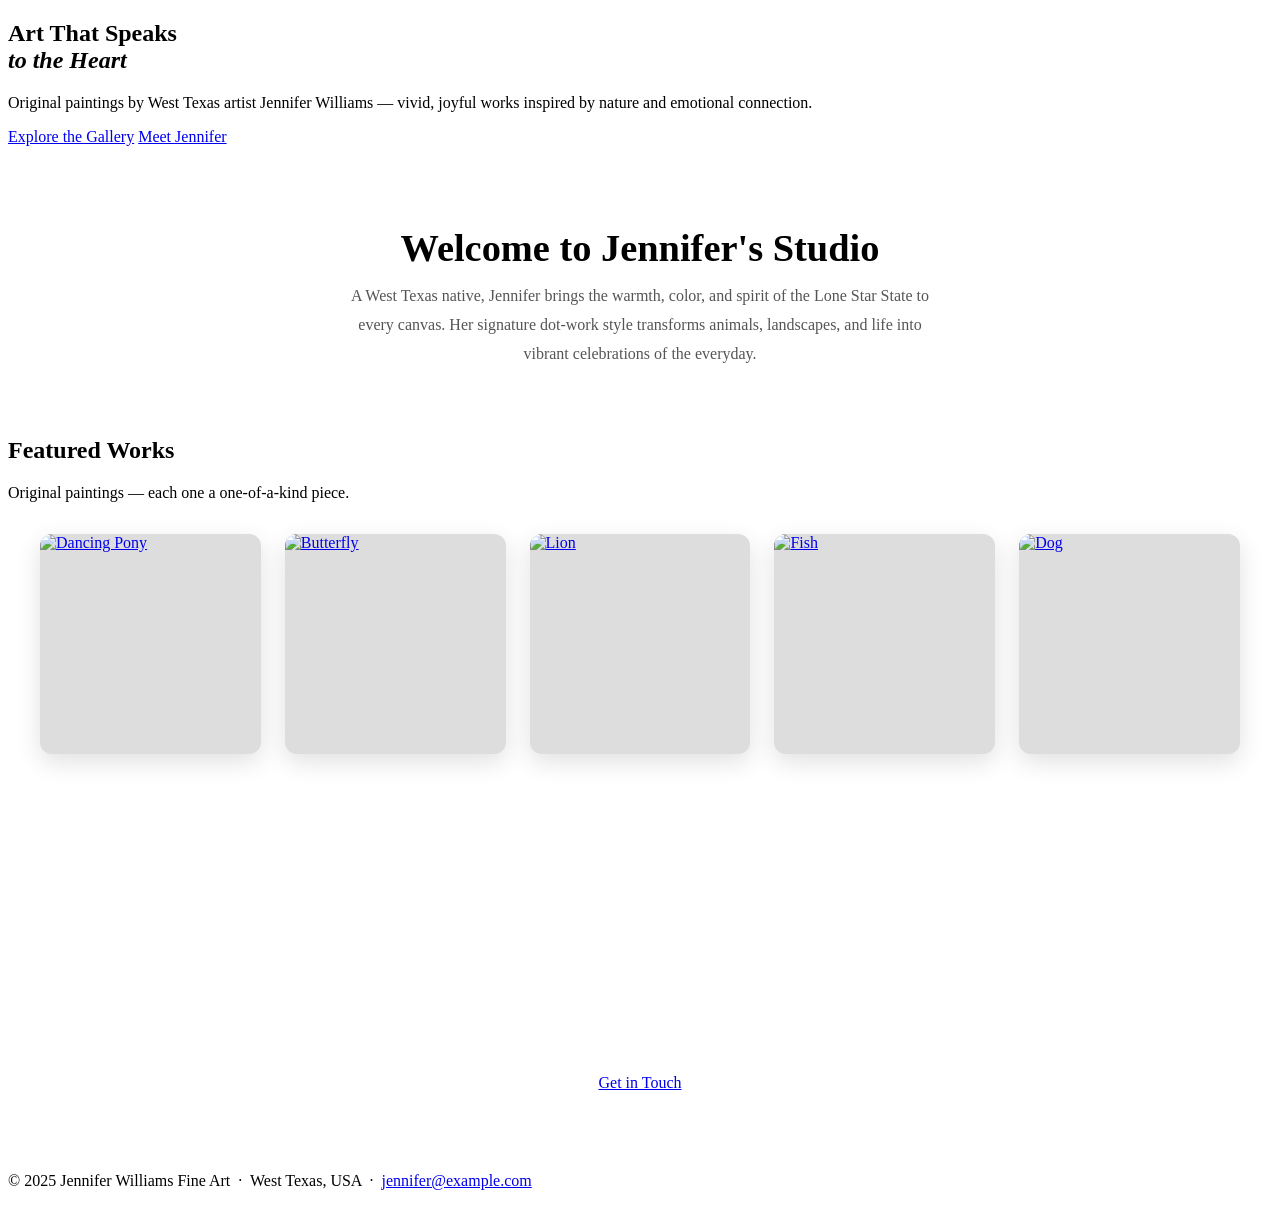
==== index.html @ 19719a19 "Add files via upload" ====
<!DOCTYPE html>
<html lang="en">
<head>
  <meta charset="UTF-8">
  <meta name="viewport" content="width=device-width, initial-scale=1.0">
  <title>Jennifer Williams — Fine Art</title>
  <link rel="stylesheet" href="static/style.css">
  <style>
    /* Featured grid on homepage */
    .featured-grid {
      display: grid;
      grid-template-columns: repeat(auto-fit, minmax(220px, 1fr));
      gap: 1.5em;
      max-width: 1200px;
      margin: 0 auto;
      padding: 1em 2em 5em;
    }

    .featured-card {
      position: relative;
      border-radius: 12px;
      overflow: hidden;
      box-shadow: 0 8px 24px rgba(0,0,0,0.12);
      transition: transform 0.3s ease, box-shadow 0.3s ease;
      aspect-ratio: 1;
      background: #ddd;
    }

    .featured-card:hover { transform: translateY(-5px); box-shadow: 0 16px 40px rgba(0,0,0,0.18); }

    .featured-card img {
      width: 100%;
      height: 100%;
      object-fit: cover;
      display: block;
      transition: transform 0.4s ease;
    }

    .featured-card:hover img { transform: scale(1.06); }

    .featured-label {
      position: absolute;
      bottom: 0;
      left: 0;
      right: 0;
      background: linear-gradient(transparent, rgba(44,38,34,0.82));
      color: #fff;
      padding: 1.5em 1em 0.9em;
      transform: translateY(4px);
      opacity: 0;
      transition: opacity 0.3s ease, transform 0.3s ease;
    }

    .featured-card:hover .featured-label { opacity: 1; transform: translateY(0); }

    .featured-label h3 {
      font-family: 'Playfair Display', serif;
      font-size: 1.05em;
      font-style: italic;
      font-weight: 400;
    }

    .featured-label p { font-size: 0.8em; opacity: 0.8; margin-top: 0.2em; }

    /* Intro band */
    .intro-band {
      background: var(--sand);
      padding: 3rem 2rem;
      text-align: center;
    }

    .intro-band h2 {
      font-family: 'Playfair Display', serif;
      font-size: clamp(1.6rem, 3vw, 2.4rem);
      color: var(--teal-dk);
      margin-bottom: 0.8rem;
    }

    .intro-band p {
      max-width: 580px;
      margin: 0 auto;
      color: #555;
      line-height: 1.8;
      font-size: 1rem;
    }

    /* Commission strip */
    .commission-strip {
      background: var(--charcoal);
      color: #fff;
      text-align: center;
      padding: 4rem 2rem;
    }

    .commission-strip h2 {
      font-family: 'Playfair Display', serif;
      font-size: clamp(1.6rem, 3vw, 2.4rem);
      margin-bottom: 0.8rem;
      color: var(--gold);
    }

    .commission-strip p {
      max-width: 520px;
      margin: 0 auto 1.8rem;
      color: rgba(255,255,255,0.7);
      line-height: 1.8;
    }
  </style>
</head>
<body>
  <div id="navbar"></div>

  <!-- HERO -->
  <section class="hero">
    <div class="hero-content">
      <h1>Art That Speaks<br><em>to the Heart</em></h1>
      <p>Original paintings by West Texas artist Jennifer Williams — vivid, joyful works inspired by nature and emotional connection.</p>
      <a href="gallery.html" class="btn btn-primary">Explore the Gallery</a>
      <a href="about.html" class="btn btn-ghost">Meet Jennifer</a>
    </div>
  </section>

  <!-- INTRO -->
  <div class="intro-band">
    <h2>Welcome to Jennifer's Studio</h2>
    <p>A West Texas native, Jennifer brings the warmth, color, and spirit of the Lone Star State to every canvas. Her signature dot-work style transforms animals, landscapes, and life into vibrant celebrations of the everyday.</p>
  </div>

  <!-- FEATURED WORKS -->
  <div class="section-header">
    <h2>Featured Works</h2>
    <p>Original paintings — each one a one-of-a-kind piece.</p>
  </div>

  <div class="featured-grid">
    <a href="gallery.html" class="featured-card">
      <img src="images/dancing-pony.jpg" alt="Dancing Pony">
      <div class="featured-label">
        <h3>Dancing Pony</h3>
        <p>Acrylic · $450</p>
      </div>
    </a>
    <a href="gallery.html" class="featured-card">
      <img src="images/butterfly.jpg" alt="Butterfly">
      <div class="featured-label">
        <h3>Butterfly</h3>
        <p>Acrylic · $400</p>
      </div>
    </a>
    <a href="gallery.html" class="featured-card">
      <img src="images/lion.jpg" alt="Lion">
      <div class="featured-label">
        <h3>Lion</h3>
        <p>Acrylic · $500</p>
      </div>
    </a>
    <a href="gallery.html" class="featured-card">
      <img src="images/fish.jpg" alt="Fish">
      <div class="featured-label">
        <h3>Fish</h3>
        <p>Acrylic · $500</p>
      </div>
    </a>
    <a href="gallery.html" class="featured-card">
      <img src="images/dog.jpg" alt="Dog">
      <div class="featured-label">
        <h3>Dog</h3>
        <p>Acrylic · $500</p>
      </div>
    </a>
  </div>

  <!-- COMMISSION -->
  <section class="commission-strip">
    <h2>Commission a Piece</h2>
    <p>Want something made just for you? Jennifer accepts commissions for custom portraits, pet paintings, and more. Reach out to start the conversation.</p>
    <a href="mailto:jennifer@example.com?subject=Commission Inquiry" class="btn btn-primary">Get in Touch</a>
  </section>

  <footer>
    <p>© 2025 Jennifer Williams Fine Art &nbsp;·&nbsp; West Texas, USA &nbsp;·&nbsp; <a href="mailto:jennifer@example.com">jennifer@example.com</a></p>
  </footer>

  <script src="static/navbar.js"></script>
</body>
</html>
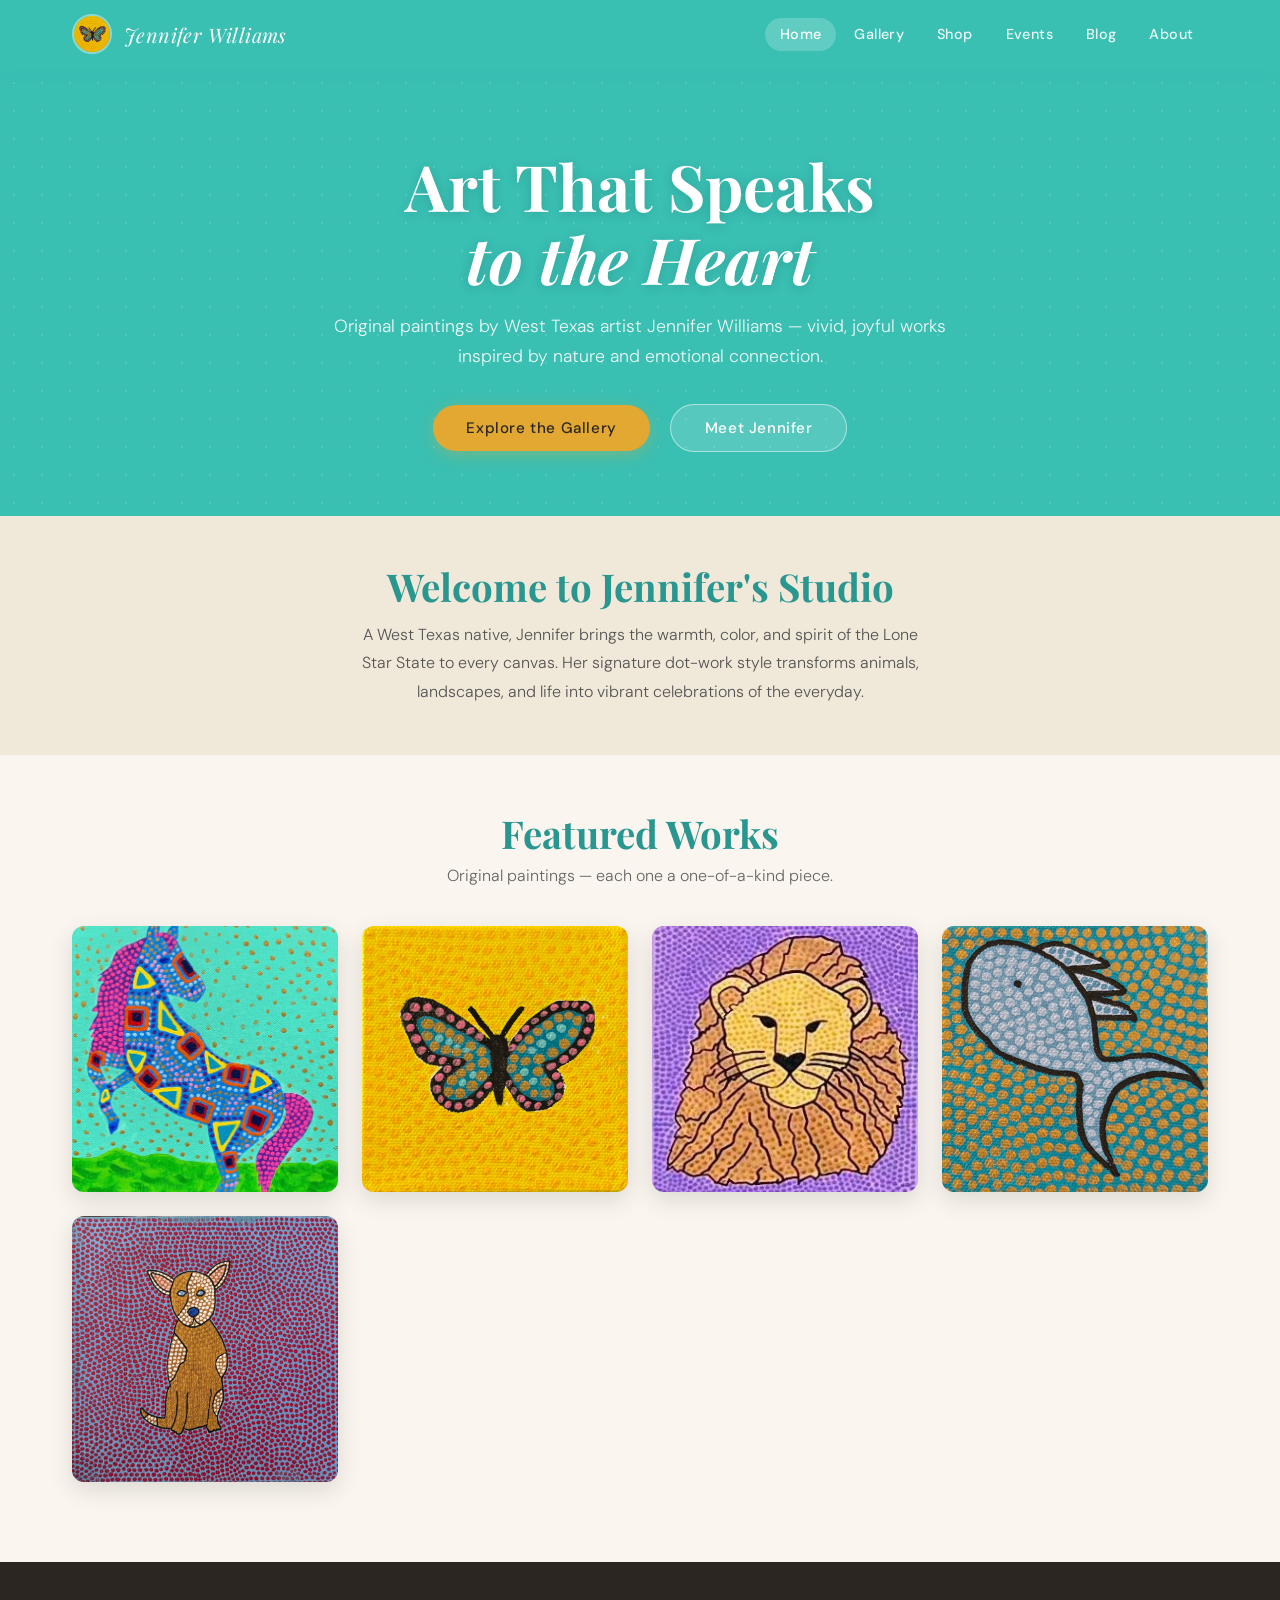
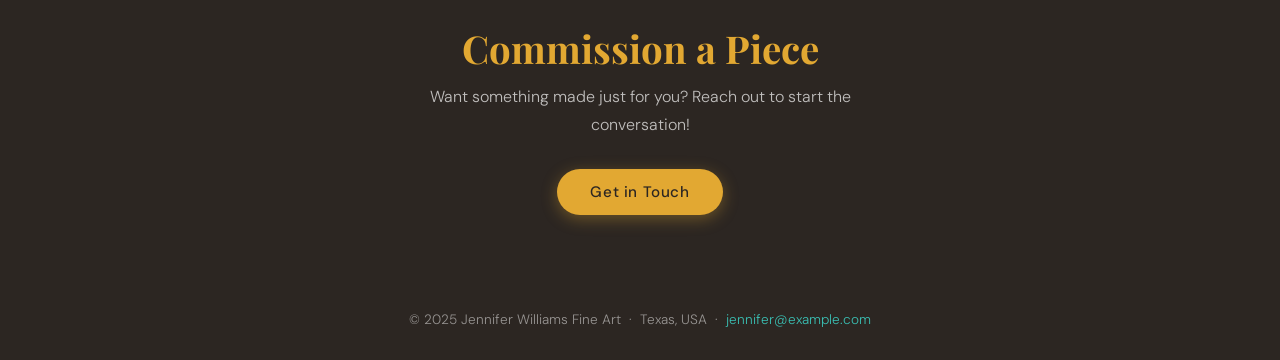
==== commit 665d6403: "Add files via upload" ====
--- a/index.html
+++ b/index.html
@@ -173,12 +173,12 @@
   <!-- COMMISSION -->
   <section class="commission-strip">
     <h2>Commission a Piece</h2>
-    <p>Want something made just for you? Jennifer accepts commissions for custom portraits, pet paintings, and more. Reach out to start the conversation.</p>
+    <p>Want something made just for you? Reach out to start the conversation!</p>
     <a href="mailto:jennifer@example.com?subject=Commission Inquiry" class="btn btn-primary">Get in Touch</a>
   </section>
 
   <footer>
-    <p>© 2025 Jennifer Williams Fine Art &nbsp;·&nbsp; West Texas, USA &nbsp;·&nbsp; <a href="mailto:jennifer@example.com">jennifer@example.com</a></p>
+    <p>© 2025 Jennifer Williams Fine Art &nbsp;·&nbsp; Texas, USA &nbsp;·&nbsp; <a href="mailto:jennifer@example.com">jennifer@example.com</a></p>
   </footer>
 
   <script src="static/navbar.js"></script>
--- a/static/style.css
+++ b/static/style.css
@@ -0,0 +1,534 @@
+/* ============================================================
+   Jennifer Williams Fine Art — Global Stylesheet
+   Aesthetic: Vivid folk art / dot-work. Warm, joyful, bold.
+   ============================================================ */
+
+@import url('https://fonts.googleapis.com/css2?family=Playfair+Display:ital,wght@0,400;0,700;1,400;1,700&family=DM+Sans:wght@300;400;500&display=swap');
+
+*, *::before, *::after { box-sizing: border-box; margin: 0; padding: 0; }
+
+:root {
+  --teal:    #3abfb3;
+  --teal-dk: #2a9690;
+  --cream:   #faf6ef;
+  --sand:    #f0e8d8;
+  --charcoal:#2c2622;
+  --rust:    #c84e28;
+  --gold:    #e2a832;
+  --lavender:#f4f0ff;
+  --purple:  #5a3e8a;
+  --white:   #ffffff;
+
+  --font-display: 'Playfair Display', Georgia, serif;
+  --font-body:    'DM Sans', 'Segoe UI', sans-serif;
+
+  --radius: 12px;
+  --shadow: 0 8px 28px rgba(0,0,0,0.10);
+  --shadow-lg: 0 16px 48px rgba(0,0,0,0.16);
+}
+
+/* ── Base ── */
+html { scroll-behavior: smooth; }
+
+body {
+  font-family: var(--font-body);
+  font-weight: 300;
+  background-color: var(--cream);
+  color: var(--charcoal);
+  margin: 0;
+  overflow-x: hidden;
+}
+
+a { color: inherit; text-decoration: none; }
+
+h1, h2, h3 {
+  font-family: var(--font-display);
+  font-weight: 700;
+  line-height: 1.15;
+}
+
+/* ── Nav ── */
+header {
+  background-color: var(--teal);
+  position: sticky;
+  top: 0;
+  z-index: 1000;
+  box-shadow: 0 2px 12px rgba(58,191,179,0.3);
+}
+
+.navbar {
+  display: flex;
+  align-items: center;
+  justify-content: space-between;
+  max-width: 1200px;
+  margin: 0 auto;
+  padding: 0.9em 2em;
+}
+
+.nav-left {
+  display: flex;
+  align-items: center;
+  gap: 0.75em;
+}
+
+.nav-left img {
+  width: 40px;
+  height: 40px;
+  border-radius: 50%;
+  object-fit: cover;
+  border: 2px solid rgba(255,255,255,0.4);
+}
+
+.nav-left span {
+  font-family: var(--font-display);
+  font-size: 1.25em;
+  font-style: italic;
+  color: #fff;
+  letter-spacing: 0.02em;
+}
+
+.nav-links {
+  display: flex;
+  gap: 0.25em;
+}
+
+.nav-links a {
+  color: rgba(255,255,255,0.9);
+  text-decoration: none;
+  font-weight: 500;
+  font-size: 0.9em;
+  padding: 0.5em 1em;
+  border-radius: 30px;
+  letter-spacing: 0.03em;
+  transition: background 0.2s ease, color 0.2s ease;
+}
+
+.nav-links a:hover,
+.nav-links a.active {
+  background: rgba(255,255,255,0.2);
+  color: #fff;
+}
+
+/* ── Hero (index) ── */
+.hero {
+  background: var(--teal);
+  color: #fff;
+  padding: 5rem 2rem 4rem;
+  text-align: center;
+  position: relative;
+  overflow: hidden;
+}
+
+.hero::before {
+  content: '';
+  position: absolute;
+  inset: 0;
+  background-image: radial-gradient(circle, rgba(255,255,255,0.12) 1.5px, transparent 1.5px);
+  background-size: 28px 28px;
+  pointer-events: none;
+}
+
+.hero-content { position: relative; z-index: 1; max-width: 640px; margin: 0 auto; }
+
+.hero h1 {
+  font-size: clamp(2.4rem, 5vw, 4rem);
+  color: #fff;
+  margin-bottom: 1rem;
+  text-shadow: 0 2px 12px rgba(0,0,0,0.15);
+}
+
+.hero p {
+  font-size: 1.1rem;
+  opacity: 0.9;
+  line-height: 1.7;
+  margin-bottom: 2rem;
+}
+
+.btn {
+  display: inline-block;
+  padding: 0.85em 2.2em;
+  border-radius: 40px;
+  font-weight: 500;
+  font-size: 0.95rem;
+  letter-spacing: 0.04em;
+  transition: transform 0.2s ease, box-shadow 0.2s ease, background 0.2s ease;
+  cursor: pointer;
+}
+
+.btn-primary {
+  background: var(--gold);
+  color: var(--charcoal);
+  box-shadow: 0 4px 16px rgba(226,168,50,0.35);
+}
+
+.btn-primary:hover {
+  transform: translateY(-2px);
+  box-shadow: 0 8px 24px rgba(226,168,50,0.45);
+  background: #eab833;
+}
+
+.btn-ghost {
+  background: rgba(255,255,255,0.15);
+  color: #fff;
+  border: 1.5px solid rgba(255,255,255,0.5);
+  margin-left: 1rem;
+}
+
+.btn-ghost:hover {
+  background: rgba(255,255,255,0.25);
+  transform: translateY(-2px);
+}
+
+/* ── Section headers ── */
+.section-header {
+  text-align: center;
+  padding: 3.5rem 2rem 1.5rem;
+}
+
+.section-header h2 {
+  font-size: clamp(1.8rem, 3vw, 2.8rem);
+  color: var(--teal-dk);
+}
+
+.section-header p {
+  color: #666;
+  margin-top: 0.6rem;
+  font-size: 1rem;
+}
+
+/* ── Gallery grid ── */
+.gallery-grid {
+  display: grid;
+  grid-template-columns: repeat(auto-fill, minmax(280px, 1fr));
+  gap: 2.5rem 2rem;
+  max-width: 1200px;
+  margin: 0 auto;
+  padding: 1em 2em 5em;
+}
+
+/* ── Art card ── */
+.art-card {
+  display: flex;
+  flex-direction: column;
+  background: transparent;
+  border-radius: 0;
+  box-shadow: none;
+  overflow: visible;
+  transition: none;
+}
+
+.art-card:hover { transform: none; box-shadow: none; }
+
+.card-img-wrap {
+  overflow: hidden;
+  border-radius: 3px;
+  background: var(--sand);
+}
+
+.art-card img {
+  width: 100%;
+  height: 300px;
+  object-fit: cover;
+  display: block;
+  transition: transform 0.5s ease;
+}
+
+.art-card:hover img { transform: scale(1.04); }
+
+/* ── Card info (below image) ── */
+.info {
+  padding: 0.85rem 0.1rem 0;
+  background: transparent;
+  flex: 1;
+}
+
+.info h2 {
+  font-family: var(--font-display);
+  font-size: 1.05em;
+  font-style: italic;
+  font-weight: 400;
+  color: var(--charcoal);
+  margin: 0 0 0.25em;
+  line-height: 1.3;
+}
+
+.info p {
+  margin: 0;
+  color: #888;
+  font-size: 0.82em;
+  font-weight: 400;
+  line-height: 1.6;
+}
+
+.info .price {
+  font-size: 0.88em;
+  font-weight: 500;
+  color: var(--charcoal);
+  margin-top: 0.3em;
+}
+
+/* ── Inquire link ── */
+.inquire-link {
+  display: inline-block;
+  margin-top: 0.55em;
+  font-size: 0.78em;
+  font-weight: 400;
+  letter-spacing: 0.04em;
+  color: var(--teal-dk);
+  border-bottom: 1px solid var(--teal-dk);
+  padding-bottom: 1px;
+  transition: color 0.2s ease, border-color 0.2s ease;
+}
+
+.inquire-link:hover {
+  color: var(--charcoal);
+  border-color: var(--charcoal);
+}
+
+/* ── Sold badge ── */
+.badge-sold {
+  display: inline-block;
+  font-size: 0.68em;
+  letter-spacing: 0.1em;
+  text-transform: uppercase;
+  color: var(--rust);
+  border: 0.5px solid var(--rust);
+  padding: 0.18em 0.6em;
+  border-radius: 2px;
+  margin-top: 0.45em;
+  background: transparent;
+}
+
+/* ── About page ── */
+.about-wrap {
+  max-width: 900px;
+  margin: 0 auto;
+  padding: 3rem 2rem 5rem;
+  display: grid;
+  grid-template-columns: 220px 1fr;
+  gap: 3rem;
+  align-items: start;
+}
+
+.about-photo {
+  width: 100%;
+  border-radius: var(--radius);
+  box-shadow: var(--shadow);
+  display: block;
+}
+
+.about-text h1 {
+  font-size: 2.2rem;
+  color: var(--teal-dk);
+  margin-bottom: 1rem;
+}
+
+.about-text p {
+  font-size: 1rem;
+  line-height: 1.85;
+  color: #444;
+  margin-bottom: 1.2rem;
+}
+
+/* ── Page titles (standalone pages) ── */
+.page-hero {
+  background: var(--teal);
+  padding: 3.5rem 2rem 2.5rem;
+  text-align: center;
+  position: relative;
+  overflow: hidden;
+}
+
+.page-hero::before {
+  content: '';
+  position: absolute;
+  inset: 0;
+  background-image: radial-gradient(circle, rgba(255,255,255,0.12) 1.5px, transparent 1.5px);
+  background-size: 26px 26px;
+  pointer-events: none;
+}
+
+.page-hero h1 {
+  position: relative;
+  color: #fff;
+  font-size: clamp(2rem, 4vw, 3.2rem);
+  text-shadow: 0 2px 12px rgba(0,0,0,0.15);
+}
+
+.page-hero p {
+  position: relative;
+  color: rgba(255,255,255,0.85);
+  margin-top: 0.6rem;
+  font-size: 1rem;
+}
+
+/* ── Footer ── */
+footer {
+  background: var(--charcoal);
+  color: rgba(255,255,255,0.5);
+  text-align: center;
+  padding: 2rem;
+  font-size: 0.85rem;
+}
+
+footer a {
+  color: var(--teal);
+  transition: color 0.2s;
+}
+
+footer a:hover { color: var(--gold); }
+
+/* ── Utility ── */
+.container { max-width: 1200px; margin: 0 auto; padding: 0 2rem; }
+.text-center { text-align: center; }
+.mt-2 { margin-top: 2rem; }
+
+/* ============================================================
+   Shop page
+   ============================================================ */
+
+.shop-wrap {
+  max-width: 1200px;
+  margin: 0 auto;
+  padding: 2.5rem 2rem 5rem;
+}
+
+/* ── Filter bar ── */
+.shop-filters {
+  display: flex;
+  gap: 0.5rem;
+  flex-wrap: wrap;
+  margin-bottom: 2.5rem;
+}
+
+.shop-filter {
+  font-family: var(--font-body);
+  font-size: 0.78rem;
+  font-weight: 500;
+  letter-spacing: 0.06em;
+  text-transform: uppercase;
+  cursor: pointer;
+  padding: 0.45em 1.2em;
+  border-radius: 30px;
+  border: 1px solid var(--teal);
+  color: var(--teal);
+  background: transparent;
+  transition: background 0.2s ease, color 0.2s ease;
+}
+
+.shop-filter.active,
+.shop-filter:hover {
+  background: var(--teal);
+  color: #fff;
+}
+
+/* ── Section label ── */
+.shop-section-label {
+  font-size: 0.7rem;
+  letter-spacing: 0.12em;
+  text-transform: uppercase;
+  color: #999;
+  margin: 2.5rem 0 1.25rem;
+  padding-top: 1.5rem;
+  border-top: 1px solid var(--sand);
+}
+
+/* ── Product grid ── */
+.shop-grid {
+  display: grid;
+  grid-template-columns: repeat(auto-fill, minmax(260px, 1fr));
+  gap: 2.5rem 2rem;
+}
+
+/* ── Product card ── */
+.shop-card {
+  display: flex;
+  flex-direction: column;
+}
+
+.shop-img-wrap {
+  overflow: hidden;
+  border-radius: 3px;
+  background: var(--sand);
+}
+
+.shop-img-wrap img {
+  width: 100%;
+  aspect-ratio: 1 / 1;
+  object-fit: cover;
+  display: block;
+  transition: transform 0.5s ease;
+}
+
+.shop-card:hover .shop-img-wrap img { transform: scale(1.04); }
+
+.shop-tag {
+  display: inline-block;
+  font-size: 0.68rem;
+  letter-spacing: 0.08em;
+  text-transform: uppercase;
+  color: var(--teal-dk);
+  margin: 0.8rem 0 0.2rem;
+}
+
+.shop-card h2 {
+  font-family: var(--font-display);
+  font-size: 1.05em;
+  font-style: italic;
+  font-weight: 400;
+  color: var(--charcoal);
+  margin: 0 0 0.3em;
+  line-height: 1.3;
+}
+
+.shop-desc {
+  font-size: 0.8em;
+  color: #888;
+  line-height: 1.6;
+  margin: 0;
+  flex: 1;
+}
+
+.shop-footer {
+  display: flex;
+  align-items: center;
+  justify-content: space-between;
+  margin-top: 0.85rem;
+}
+
+.shop-price {
+  font-size: 0.92rem;
+  font-weight: 500;
+  color: var(--charcoal);
+}
+
+.shop-btn {
+  display: inline-block;
+  font-family: var(--font-body);
+  font-size: 0.75rem;
+  font-weight: 500;
+  letter-spacing: 0.04em;
+  padding: 0.45em 1.2em;
+  border-radius: 30px;
+  background: var(--gold);
+  color: var(--charcoal);
+  text-decoration: none;
+  transition: background 0.2s ease, transform 0.2s ease;
+}
+
+.shop-btn:hover {
+  background: #eab833;
+  transform: translateY(-1px);
+}
+
+/* ── Responsive ── */
+@media (max-width: 768px) {
+  .navbar { flex-direction: column; gap: 0.75em; padding: 1em; }
+  .nav-links { flex-wrap: wrap; justify-content: center; }
+  .about-wrap { grid-template-columns: 1fr; }
+  .about-photo { max-width: 200px; }
+  .gallery-grid { padding: 1em 1em 3em; }
+  .btn-ghost { margin-left: 0; margin-top: 0.75rem; }
+  .shop-wrap { padding: 2rem 1rem 4rem; }
+  .shop-grid { gap: 2rem 1rem; }
+}
